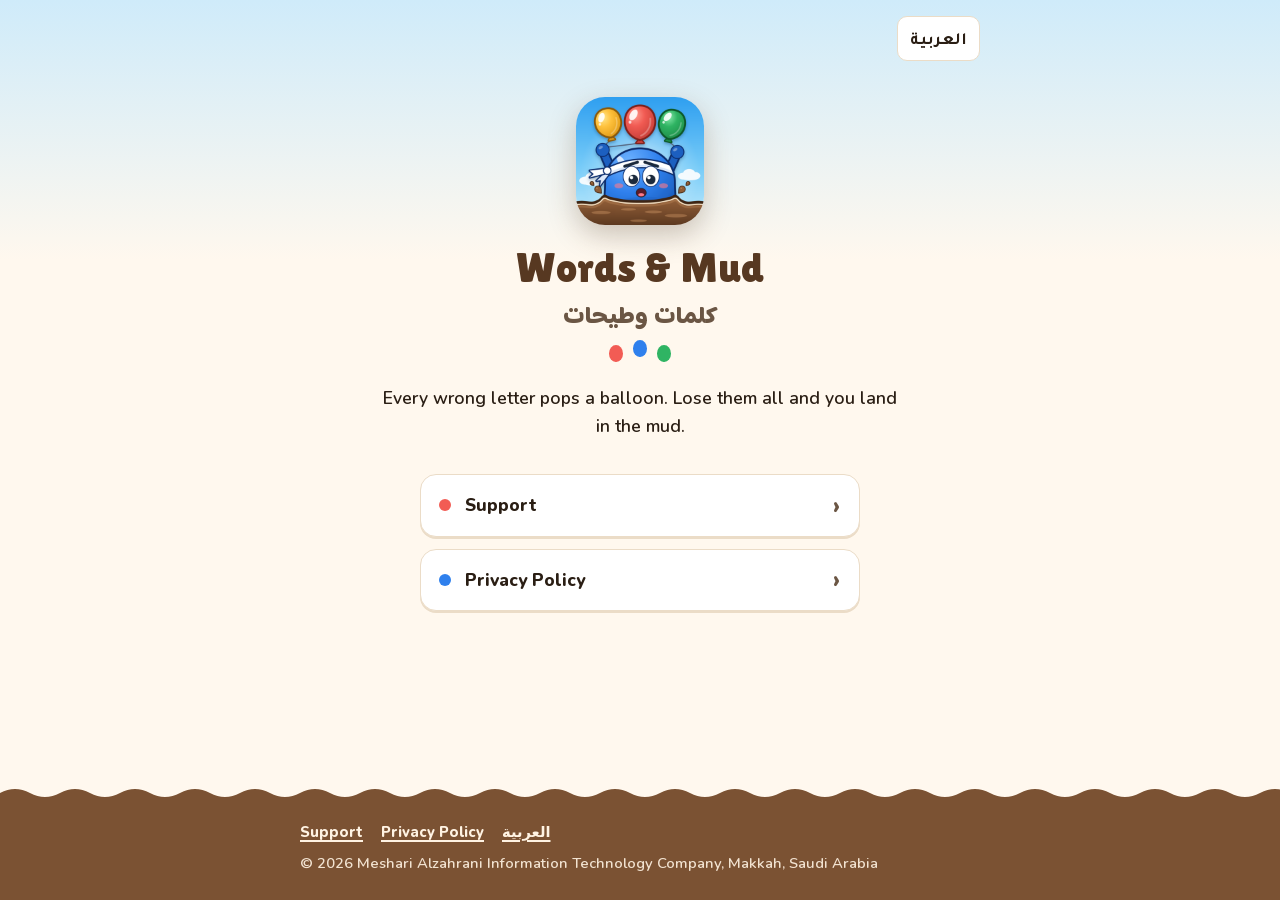
==== index.html @ 62230821 "Words & Mud site: home, support and privacy policy (English and Arabic) Co-Authored-By: Claude Opus " ====
<!doctype html>
<html lang="en" dir="ltr">
<head>
<meta charset="utf-8">
<meta name="viewport" content="width=device-width, initial-scale=1, viewport-fit=cover">
<title>Words &amp; Mud: Word Duel</title>
<meta name="description" content="Words &amp; Mud is a word duel for iPhone. Every wrong letter pops a balloon. Lose them all and you land in the mud.">
<meta name="color-scheme" content="light dark">
<meta name="theme-color" content="#CFEBFA" media="(prefers-color-scheme: light)">
<meta name="theme-color" content="#1E2A4A" media="(prefers-color-scheme: dark)">
<meta name="referrer" content="strict-origin-when-cross-origin">
<link rel="canonical" href="https://meshou-dev.github.io/wordsandmud/">
<link rel="alternate" hreflang="en" href="https://meshou-dev.github.io/wordsandmud/">
<link rel="alternate" hreflang="ar" href="https://meshou-dev.github.io/wordsandmud/ar/">
<link rel="alternate" hreflang="x-default" href="https://meshou-dev.github.io/wordsandmud/">
<link rel="icon" type="image/png" href="assets/favicon-64.png">
<link rel="apple-touch-icon" href="assets/apple-touch-icon.png">
<meta property="og:type" content="website">
<meta property="og:title" content="Words &amp; Mud: Word Duel">
<meta property="og:description" content="Every wrong letter pops a balloon. Lose them all and you land in the mud.">
<meta property="og:image" content="https://meshou-dev.github.io/wordsandmud/assets/icon-384.png">
<meta property="og:url" content="https://meshou-dev.github.io/wordsandmud/">
<link rel="stylesheet" href="assets/style.css">
</head>
<body>
<header class="wrap top">
  <span></span>
  <a class="lang" href="ar/" hreflang="ar" lang="ar">العربية</a>
</header>
<main class="wrap">
  <section class="hero">
    <img class="icon" src="assets/icon-384.png" width="128" height="128" alt="Words &amp; Mud app icon">
    <h1>Words &amp; Mud</h1>
    <p class="ar-name" lang="ar" dir="rtl">كلمات وطيحات</p>
    <div class="balloons" aria-hidden="true"><i></i><i></i><i></i></div>
    <p class="line">Every wrong letter pops a balloon. Lose them all and you land in the mud.</p>
  </section>
  <ul class="links">
    <li><a href="support/"><span class="dot red"></span>Support</a></li>
    <li><a href="privacy/"><span class="dot blue"></span>Privacy Policy</a></li>
  </ul>
</main>
<footer>
  <div class="wrap">
    <nav aria-label="Site"><a href="support/">Support</a><a href="privacy/">Privacy Policy</a><a href="ar/" hreflang="ar" lang="ar">العربية</a></nav>
    <p>© 2026 Meshari Alzahrani Information Technology Company, Makkah, Saudi Arabia</p>
  </div>
</footer>
</body>
</html>
---- assets/style.css ----
/* Words & Mud site. One stylesheet for every page, English and Arabic. No scripts, no cookies, fonts served from here. */
@font-face { font-family: "Lilita One"; font-weight: 400; font-display: swap; src: url(fonts/LilitaOne-400-latin.woff2) format("woff2"); }
@font-face { font-family: "Nunito"; font-weight: 600 900; font-display: swap; src: url(fonts/Nunito-600-latin.woff2) format("woff2"); }
@font-face { font-family: "Baloo Bhaijaan 2"; font-weight: 800; font-display: swap; src: url(fonts/BalooBhaijaan2-800-arabic.woff2) format("woff2"); unicode-range: U+0600-06FF, U+0750-077F, U+08A0-08FF, U+200C-200E, U+FB50-FDFF, U+FE70-FEFC; }
@font-face { font-family: "Tajawal"; font-weight: 500; font-display: swap; src: url(fonts/Tajawal-500-arabic.woff2) format("woff2"); unicode-range: U+0600-06FF, U+0750-077F, U+08A0-08FF, U+200C-200E, U+FB50-FDFF, U+FE70-FEFC; }
@font-face { font-family: "Tajawal"; font-weight: 700; font-display: swap; src: url(fonts/Tajawal-700-arabic.woff2) format("woff2"); unicode-range: U+0600-06FF, U+0750-077F, U+08A0-08FF, U+200C-200E, U+FB50-FDFF, U+FE70-FEFC; }

:root {
  color-scheme: light dark;
  --bg: #FFF8EE;
  --sky: #CFEBFA;
  --card: #FFFFFF;
  --text: #2A1E14;
  --muted: #6B5644;
  --line: #EBDCC7;
  --mud: #7B5233;
  --mud-deep: #573821;
  --on-mud: #FFF3E3;
  --link: #B8392F;
  --red: #F25C54;
  --blue: #2F80ED;
  --green: #2FB463;
  --gold: #FFC23D;
  --f-head: "Lilita One", "Arial Rounded MT Bold", ui-rounded, system-ui, sans-serif;
  --f-body: "Nunito", ui-rounded, -apple-system, system-ui, "Segoe UI", Roboto, sans-serif;
  --lh: 1.6;
}
:root[lang="ar"] {
  --f-head: "Baloo Bhaijaan 2", "Tajawal", "Geeza Pro", "SF Arabic", "Noto Kufi Arabic", "Segoe UI", Tahoma, sans-serif;
  --f-body: "Tajawal", "Nunito", "SF Arabic", "Geeza Pro", "Noto Sans Arabic", "Segoe UI", Tahoma, system-ui, sans-serif;
  --lh: 1.85;
}
@media (prefers-color-scheme: dark) {
  :root {
    --bg: #19120D;
    --sky: #1E2A4A;
    --card: #241A12;
    --text: #F4EADF;
    --muted: #C4B19D;
    --line: #3B2C1F;
    --mud: #4A3120;
    --mud-deep: #F1DFC9;
    --on-mud: #F4EADF;
    --link: #FF9488;
  }
}

* { box-sizing: border-box; }
html { -webkit-text-size-adjust: 100%; text-size-adjust: 100%; }
body {
  margin: 0;
  min-height: 100vh;
  display: flex;
  flex-direction: column;
  background: linear-gradient(to bottom, var(--sky) 0, var(--bg) 260px) no-repeat, var(--bg);
  color: var(--text);
  font: 600 17px/var(--lh) var(--f-body);
  overflow-wrap: break-word;
}
:root[lang="ar"] body { font-weight: 500; }
a { color: var(--link); text-underline-offset: .18em; text-decoration-thickness: 1.5px; }
a:hover { text-decoration-thickness: 2.5px; }
a:focus-visible { outline: 3px solid var(--blue); outline-offset: 2px; border-radius: 4px; }
b, strong { font-weight: 800; }

.wrap { width: 100%; max-width: 720px; margin: 0 auto; padding: 0 20px; }
@media (max-width: 400px) { .wrap { padding: 0 16px; } }

/* top bar */
.top { display: flex; align-items: center; justify-content: space-between; gap: 12px; padding-top: 16px; padding-bottom: 8px; }
.brand { display: inline-flex; align-items: center; gap: 10px; color: var(--text); text-decoration: none; font: 400 1.15rem/1.1 var(--f-head); }
:root[lang="ar"] .brand { font-weight: 800; }
.brand img { width: 36px; height: 36px; border-radius: 9px; box-shadow: 0 1px 3px rgba(0, 0, 0, .18); }
.lang { font-weight: 800; text-decoration: none; padding: 8px 12px; border-radius: 10px; border: 1.5px solid var(--line); background: var(--card); color: var(--text); }
.lang:hover { border-color: var(--mud); }
.lang[lang="ar"] { font-family: "Tajawal", "Geeza Pro", sans-serif; font-weight: 700; }
.lang[lang="en"] { font-family: "Nunito", ui-rounded, system-ui, sans-serif; }

main { flex: 1; padding-bottom: 56px; }

h1, h2, h3 { font-family: var(--f-head); font-weight: 400; line-height: 1.2; margin: 0; }
:root[lang="ar"] h1, :root[lang="ar"] h2 { font-weight: 800; line-height: 1.5; }
:root[lang="ar"] h3 { font-family: var(--f-body); font-weight: 700; line-height: 1.6; }
h1 { font-size: 2.3rem; margin: 20px 0 6px; color: var(--mud-deep); }
h2 { font-size: 1.45rem; margin: 40px 0 10px; color: var(--mud-deep); }
h3 { font-family: var(--f-body); font-weight: 800; font-size: 1.1rem; margin: 28px 0 6px; }
p, ul { margin: 0 0 12px; }
ul { padding-inline-start: 1.3em; }
li { margin-bottom: 6px; }
li::marker { color: var(--mud); }
@media (prefers-color-scheme: dark) { li::marker { color: var(--gold); } }
.meta { color: var(--muted); margin-bottom: 20px; }
.path { white-space: nowrap; font-weight: 800; }
bdi, .ltr { unicode-bidi: isolate; }

/* home */
.hero { text-align: center; padding-top: 28px; }
.hero .icon { width: 128px; height: 128px; border-radius: 29px; box-shadow: 0 10px 28px rgba(87, 56, 33, .28); display: block; margin: 0 auto 18px; }
.hero h1 { font-size: 2.6rem; margin: 0 0 4px; }
.hero .ar-name { font: 800 1.5rem/1.5 "Baloo Bhaijaan 2", "Tajawal", "Geeza Pro", sans-serif; color: var(--muted); margin: 0 0 12px; }
.hero .en-name { font: 400 1.35rem/1.4 "Lilita One", ui-rounded, system-ui, sans-serif; color: var(--muted); margin: 0 0 12px; }
.hero .line { font-size: 1.1rem; max-width: 30em; margin: 0 auto; }
.balloons { display: flex; justify-content: center; gap: 10px; margin: 0 0 22px; }
.balloons i { width: 14px; height: 17px; border-radius: 50% 50% 48% 48%; display: block; }
.balloons i:nth-child(1) { background: var(--red); }
.balloons i:nth-child(2) { background: var(--blue); transform: translateY(-5px); }
.balloons i:nth-child(3) { background: var(--green); }

.links { list-style: none; padding: 0; margin: 34px auto 0; max-width: 440px; display: grid; gap: 12px; }
.links li { margin: 0; }
.links a {
  display: flex; align-items: center; gap: 14px; padding: 16px 18px;
  border-radius: 16px; background: var(--card); border: 1.5px solid var(--line);
  color: var(--text); text-decoration: none; font-weight: 800; font-size: 1.1rem;
  box-shadow: 0 2px 0 var(--line);
}
.links a:hover { border-color: var(--mud); }
.links a::after { content: "›"; margin-inline-start: auto; font-size: 1.6rem; line-height: 1; color: var(--muted); }
.dot { width: 12px; height: 12px; border-radius: 50%; flex: none; }
.dot.red { background: var(--red); } .dot.blue { background: var(--blue); } .dot.green { background: var(--green); }

/* support */
.contact { background: var(--card); border: 1.5px solid var(--line); border-radius: 18px; padding: 18px 20px; margin: 18px 0 8px; box-shadow: 0 2px 0 var(--line); }
.contact h2 { margin-top: 0; }
.email { font: 800 1.25rem/1.4 "Nunito", ui-rounded, system-ui, sans-serif; direction: ltr; unicode-bidi: isolate; }
.faq h3 { padding-top: 22px; border-top: 1.5px dashed var(--line); }
.faq h3:first-of-type { border-top: 0; padding-top: 0; }

/* privacy */
.summary { background: var(--card); border: 1.5px solid var(--line); border-radius: 18px; padding: 16px 20px 6px; margin-top: 12px; }
.summary h2 { margin-top: 4px; }
.org { font-style: normal; }

/* footer: the mud */
footer {
  position: relative; background: var(--mud); color: var(--on-mud);
  padding: 22px 0 calc(24px + env(safe-area-inset-bottom)); font-size: .92rem; margin-top: 18px;
}
footer::before {
  content: ""; position: absolute; left: 0; right: 0; top: -15px; height: 16px;
  background: var(--mud);
  -webkit-mask: url("data:image/svg+xml,%3Csvg xmlns='http://www.w3.org/2000/svg' viewBox='0 0 60 16' preserveAspectRatio='none'%3E%3Cpath d='M0 9 Q15 1 30 9 T60 9 V16 H0Z'/%3E%3C/svg%3E") repeat-x left bottom / 60px 100%;
  mask: url("data:image/svg+xml,%3Csvg xmlns='http://www.w3.org/2000/svg' viewBox='0 0 60 16' preserveAspectRatio='none'%3E%3Cpath d='M0 9 Q15 1 30 9 T60 9 V16 H0Z'/%3E%3C/svg%3E") repeat-x left bottom / 60px 100%;
}
footer a { color: var(--on-mud); }
footer nav { display: flex; flex-wrap: wrap; gap: 6px 18px; margin-bottom: 8px; font-weight: 800; }
footer p { margin: 0; opacity: .9; }
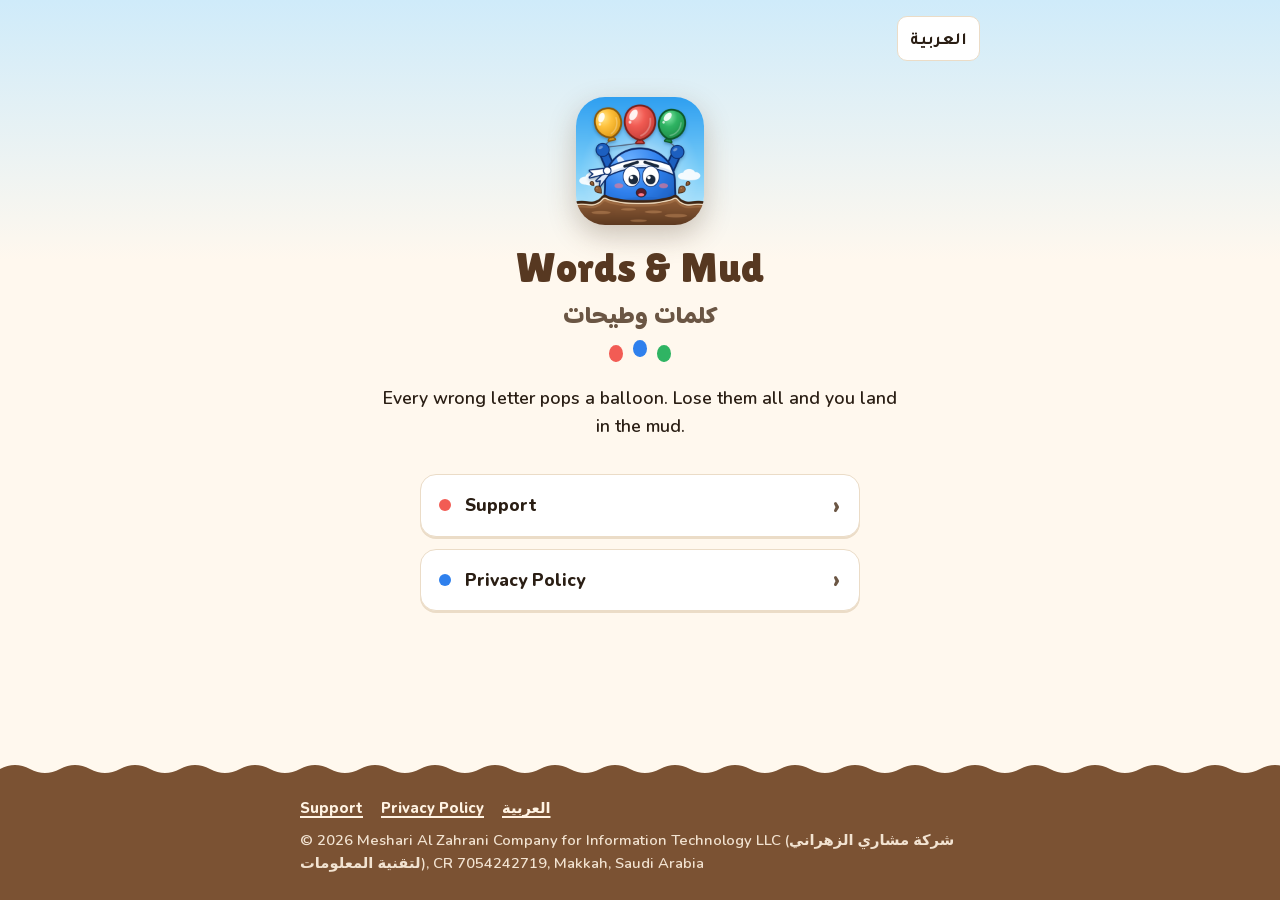
==== commit d305b48e: "Use the Apple seller legal name with the Arabic name and CR on every page Co-Authored-By: Claude Opu" ====
--- a/index.html
+++ b/index.html
@@ -43,7 +43,7 @@
 <footer>
   <div class="wrap">
     <nav aria-label="Site"><a href="support/">Support</a><a href="privacy/">Privacy Policy</a><a href="ar/" hreflang="ar" lang="ar">العربية</a></nav>
-    <p>© 2026 Meshari Alzahrani Information Technology Company, Makkah, Saudi Arabia</p>
+    <p>© 2026 Meshari Al Zahrani Company for Information Technology LLC (<span lang="ar" dir="rtl">شركة مشاري الزهراني لتقنية المعلومات</span>), CR 7054242719, Makkah, Saudi Arabia</p>
   </div>
 </footer>
 </body>
